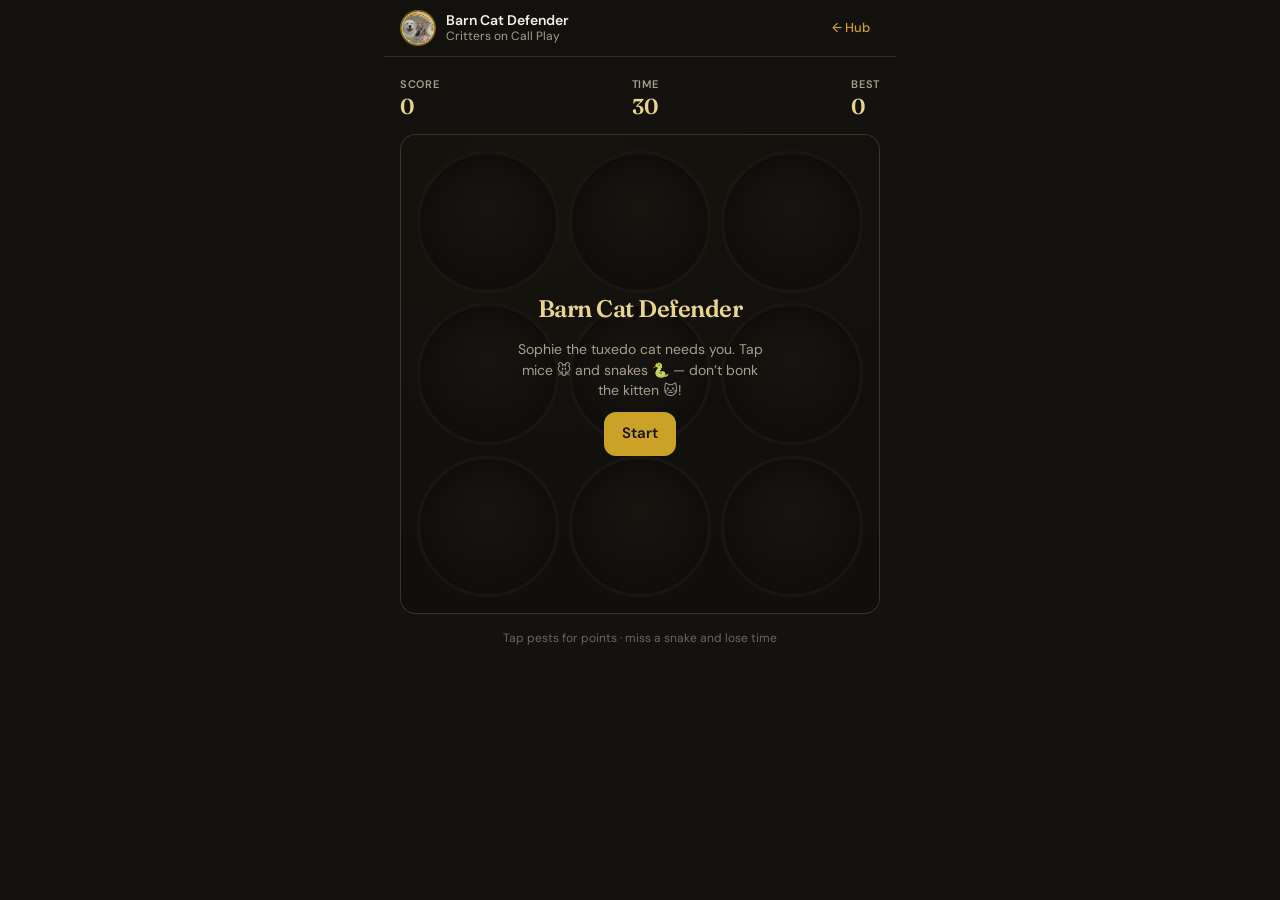
==== barn-cat.html @ 9451eb6c "Critters Play — curtain-closed mini games" ====
<!DOCTYPE html>
<html lang="en">
<head>
<meta charset="UTF-8" />
<meta name="viewport" content="width=device-width, initial-scale=1, viewport-fit=cover" />
<meta name="theme-color" content="#c9a227" />
<meta name="description" content="Barn Cat Defender — tuxedo cat vs mice and snakes. Critters on Call Play." />
<title>Barn Cat Defender · Critters on Call Play</title>
<link rel="icon" type="image/png" href="assets/pyrenees-logo.png" />
<link rel="preconnect" href="https://fonts.googleapis.com" />
<link rel="preconnect" href="https://fonts.gstatic.com" crossorigin />
<link href="https://fonts.googleapis.com/css2?family=DM+Sans:ital,opsz,wght@0,9..40,400;0,9..40,500;0,9..40,600;0,9..40,700&family=Fraunces:opsz,wght@9..144,500;9..144,600;9..144,700&display=swap" rel="stylesheet" />
<link rel="stylesheet" href="css/styles.css" />
</head>
<body>
<div class="app">
  <header class="site-header">
    <div class="site-header-inner">
      <a class="brand" href="index.html">
        <img class="brand-logo" src="assets/pyrenees-logo.png" alt="" width="36" height="36" />
        <span class="min-w-0">
          <span class="brand-title">Barn Cat Defender</span>
          <span class="brand-sub">Critters on Call Play</span>
        </span>
      </a>
      <a class="back-link" href="index.html">← Hub</a>
    </div>
  </header>
  <main class="main">
    <div class="game-shell">
      <div class="game-hud">
        <div class="hud-stat"><span class="hud-label">Score</span><span class="hud-value tabular" id="score">0</span></div>
        <div class="hud-stat"><span class="hud-label">Time</span><span class="hud-value tabular" id="time">30</span></div>
        <div class="hud-stat"><span class="hud-label">Best</span><span class="hud-value tabular" id="best">0</span></div>
      </div>
      <div class="game-stage" id="stage">
        <div class="mole-grid" id="grid" aria-label="Hay holes"></div>
        <div class="game-overlay" id="overlay">
          <h2 id="overlay-title">Barn Cat Defender</h2>
          <p id="overlay-msg">Sophie the tuxedo cat needs you. Tap mice 🐭 and snakes 🐍 — don’t bonk the kitten 🐱!</p>
          <button type="button" class="btn btn-primary" id="start-btn">Start</button>
        </div>
      </div>
      <p class="game-hint">Tap pests for points · miss a snake and lose time</p>
    </div>
  </main>
</div>
<script src="js/scores.js"></script>
<script src="js/barn-cat.js"></script>
</body>
</html>
---- css/styles.css ----
/* Critters on Call — Play hub */
:root {
  --gold: #c9a227;
  --gold-hover: #b89120;
  --gold-soft: rgba(201, 162, 39, 0.15);
  --gold-ring: rgba(201, 162, 39, 0.4);
  --ink: #0f0e0c;
  --bg: #14120f;
  --surface: #1c1a16;
  --surface-2: #26231e;
  --border: rgba(255, 248, 230, 0.12);
  --fg: #f5f0e6;
  --muted: #a89f8c;
  --subtle: #6e675a;
  --accent: #e8d48c;
  --primary-fg: #1a1508;
  --danger: #c45c4a;
  --success: #6a9e6a;
  --radius: 1rem;
  --max: 32rem;
  --safe-b: env(safe-area-inset-bottom, 0px);
  --font: "DM Sans", "Segoe UI", system-ui, sans-serif;
  --display: "Fraunces", "Georgia", "Times New Roman", serif;
}

*, *::before, *::after { box-sizing: border-box; }
html { -webkit-text-size-adjust: 100%; }
html, body {
  margin: 0;
  min-height: 100dvh;
  background: var(--bg);
  color: var(--fg);
  font-family: var(--font);
  font-size: 16px;
  line-height: 1.45;
  -webkit-font-smoothing: antialiased;
  touch-action: manipulation;
}
img { max-width: 100%; display: block; }
a { color: inherit; text-decoration: none; }
button, input { font: inherit; color: inherit; }
button { cursor: pointer; border: none; background: none; }
h1, h2, h3 { font-family: var(--display); font-weight: 600; letter-spacing: -0.02em; margin: 0; }
p { margin: 0; }

.app {
  display: flex;
  flex-direction: column;
  min-height: 100dvh;
  max-width: var(--max);
  margin: 0 auto;
}

.site-header {
  position: sticky;
  top: 0;
  z-index: 40;
  border-bottom: 1px solid var(--border);
  background: rgba(20, 18, 15, 0.95);
  backdrop-filter: blur(12px);
}
.site-header-inner {
  display: flex;
  align-items: center;
  justify-content: space-between;
  height: 3.5rem;
  padding: 0 1rem;
  gap: 0.75rem;
}
.brand {
  display: flex;
  align-items: center;
  gap: 0.65rem;
  min-width: 0;
}
.brand-logo {
  width: 2.25rem;
  height: 2.25rem;
  border-radius: 999px;
  border: 1px solid rgba(201, 162, 39, 0.5);
  object-fit: cover;
  flex-shrink: 0;
  background: var(--surface-2);
}
.brand-title {
  display: block;
  font-size: 0.875rem;
  font-weight: 600;
  line-height: 1.2;
  white-space: nowrap;
  overflow: hidden;
  text-overflow: ellipsis;
}
.brand-sub {
  display: block;
  font-size: 0.75rem;
  color: var(--muted);
  line-height: 1.2;
}
.back-link {
  font-size: 0.8125rem;
  color: var(--gold);
  font-weight: 500;
  white-space: nowrap;
  padding: 0.35rem 0.6rem;
  border-radius: 0.5rem;
}
.back-link:hover { background: var(--gold-soft); }

.main {
  flex: 1;
  width: 100%;
  padding: 1.25rem 1rem calc(1.5rem + var(--safe-b));
}
.stack { display: flex; flex-direction: column; gap: 1.5rem; }
.stack-sm { display: flex; flex-direction: column; gap: 1rem; }
.muted { color: var(--muted); }
.text-sm { font-size: 0.875rem; }
.text-xs { font-size: 0.75rem; }
.tabular { font-variant-numeric: tabular-nums; }
.min-w-0 { min-width: 0; }

.hero {
  position: relative;
  border-radius: var(--radius);
  overflow: hidden;
  border: 1px solid var(--border);
  aspect-ratio: 16 / 9;
  background: var(--surface-2);
}
.hero img {
  width: 100%;
  height: 100%;
  object-fit: cover;
}
.hero-fade {
  position: absolute;
  inset: 0;
  background: linear-gradient(to top, rgba(15, 14, 12, 0.92) 0%, rgba(15, 14, 12, 0.35) 55%, transparent 100%);
}
.hero-copy {
  position: absolute;
  left: 1rem;
  right: 1rem;
  bottom: 1rem;
  display: flex;
  flex-direction: column;
  gap: 0.35rem;
}
.pill {
  display: inline-flex;
  align-self: flex-start;
  font-size: 0.6875rem;
  font-weight: 600;
  letter-spacing: 0.04em;
  text-transform: uppercase;
  color: var(--primary-fg);
  background: var(--gold);
  padding: 0.25rem 0.55rem;
  border-radius: 999px;
}

.btn {
  display: inline-flex;
  align-items: center;
  justify-content: center;
  gap: 0.4rem;
  min-height: 2.75rem;
  padding: 0.65rem 1.15rem;
  border-radius: 0.75rem;
  font-weight: 600;
  font-size: 0.9375rem;
  transition: background 0.15s, transform 0.1s;
}
.btn:active { transform: scale(0.98); }
.btn-primary {
  background: var(--gold);
  color: var(--primary-fg);
}
.btn-primary:hover { background: var(--gold-hover); }
.btn-ghost {
  background: var(--surface-2);
  color: var(--fg);
  border: 1px solid var(--border);
}
.btn-ghost:hover { border-color: var(--gold-ring); }
.btn-block { width: 100%; }
.btn:disabled {
  opacity: 0.45;
  cursor: not-allowed;
  transform: none;
}

.door-grid { display: flex; flex-direction: column; gap: 0.65rem; }
.door {
  display: flex;
  align-items: center;
  gap: 0.75rem;
  padding: 0.9rem 1rem;
  background: var(--surface);
  border: 1px solid var(--border);
  border-radius: var(--radius);
  transition: border-color 0.15s, background 0.15s;
}
.door:hover { border-color: var(--gold-ring); background: var(--surface-2); }
.door-emoji {
  width: 2.75rem;
  height: 2.75rem;
  display: flex;
  align-items: center;
  justify-content: center;
  font-size: 1.5rem;
  background: var(--gold-soft);
  border-radius: 0.75rem;
  flex-shrink: 0;
}
.door-body { flex: 1; min-width: 0; }
.door-title {
  display: block;
  font-weight: 600;
  font-size: 1rem;
}
.door-desc {
  display: block;
  font-size: 0.75rem;
  color: var(--muted);
  margin-top: 0.15rem;
}
.door-chevron {
  width: 1.25rem;
  height: 1.25rem;
  color: var(--subtle);
  flex-shrink: 0;
}

.note-link {
  display: block;
  text-align: center;
  font-size: 0.75rem;
  color: var(--muted);
  padding: 0.75rem;
  border: 1px dashed var(--border);
  border-radius: 0.75rem;
}
.note-link a {
  color: var(--gold);
  font-weight: 500;
  text-decoration: underline;
  text-underline-offset: 2px;
}

.footer-tiny {
  text-align: center;
  font-size: 0.6875rem;
  color: var(--subtle);
  padding: 0.5rem 0 0.25rem;
}

/* Game shell */
.game-shell { display: flex; flex-direction: column; gap: 1rem; }
.game-hud {
  display: flex;
  align-items: center;
  justify-content: space-between;
  gap: 0.75rem;
  flex-wrap: wrap;
}
.hud-stat {
  display: flex;
  flex-direction: column;
  gap: 0.1rem;
}
.hud-label {
  font-size: 0.6875rem;
  text-transform: uppercase;
  letter-spacing: 0.06em;
  color: var(--muted);
  font-weight: 600;
}
.hud-value {
  font-family: var(--display);
  font-size: 1.35rem;
  font-weight: 600;
  color: var(--accent);
  line-height: 1.1;
}
.game-stage {
  position: relative;
  width: 100%;
  background: var(--surface);
  border: 1px solid var(--border);
  border-radius: var(--radius);
  overflow: hidden;
  touch-action: none;
  user-select: none;
  -webkit-user-select: none;
}
.game-stage canvas {
  display: block;
  width: 100%;
  height: auto;
  vertical-align: middle;
}
.game-overlay {
  position: absolute;
  inset: 0;
  display: flex;
  flex-direction: column;
  align-items: center;
  justify-content: center;
  gap: 0.75rem;
  padding: 1.25rem;
  background: rgba(15, 14, 12, 0.82);
  text-align: center;
  z-index: 5;
}
.game-overlay.hidden { display: none; }
.game-overlay h2 { font-size: 1.5rem; color: var(--accent); }
.game-overlay p { font-size: 0.875rem; color: var(--muted); max-width: 16rem; }
.game-controls {
  display: flex;
  gap: 0.5rem;
  flex-wrap: wrap;
}
.game-hint {
  font-size: 0.75rem;
  color: var(--subtle);
  text-align: center;
}

/* Barn Cat holes */
.mole-grid {
  display: grid;
  grid-template-columns: repeat(3, 1fr);
  gap: 0.65rem;
  padding: 1rem;
  min-height: 22rem;
  background:
    radial-gradient(ellipse at 30% 20%, rgba(201, 162, 39, 0.08), transparent 50%),
    linear-gradient(180deg, #2a2418 0%, #1a1712 100%);
}
.hole {
  aspect-ratio: 1;
  border-radius: 50%;
  background: radial-gradient(circle at 50% 40%, #3d3428, #1a1510 70%);
  border: 3px solid #4a3f30;
  position: relative;
  overflow: hidden;
  box-shadow: inset 0 8px 16px rgba(0,0,0,0.5);
}
.critter-pop {
  position: absolute;
  left: 50%;
  bottom: -10%;
  transform: translateX(-50%) translateY(110%);
  font-size: clamp(2rem, 12vw, 2.75rem);
  line-height: 1;
  transition: transform 0.12s ease-out;
  cursor: pointer;
  filter: drop-shadow(0 2px 4px rgba(0,0,0,0.4));
  user-select: none;
}
.critter-pop.up { transform: translateX(-50%) translateY(0); }
.critter-pop.whacked { transform: translateX(-50%) translateY(0) scale(0.7); opacity: 0.5; }

/* Match cards */
.match-grid {
  display: grid;
  grid-template-columns: repeat(3, 1fr);
  gap: 0.5rem;
  padding: 0.75rem;
  min-height: 20rem;
  background: var(--surface);
}
.match-card {
  aspect-ratio: 3 / 4;
  perspective: 600px;
  cursor: pointer;
  border: none;
  padding: 0;
  background: transparent;
}
.match-card-inner {
  position: relative;
  width: 100%;
  height: 100%;
  transition: transform 0.35s;
  transform-style: preserve-3d;
}
.match-card.flipped .match-card-inner,
.match-card.matched .match-card-inner {
  transform: rotateY(180deg);
}
.match-face {
  position: absolute;
  inset: 0;
  backface-visibility: hidden;
  border-radius: 0.65rem;
  display: flex;
  flex-direction: column;
  align-items: center;
  justify-content: center;
  gap: 0.2rem;
  padding: 0.35rem;
  border: 1px solid var(--border);
}
.match-back {
  background: linear-gradient(145deg, var(--gold-soft), var(--surface-2));
  color: var(--gold);
  font-size: 1.5rem;
}
.match-front {
  background: var(--surface-2);
  transform: rotateY(180deg);
}
.match-front .emoji { font-size: 1.75rem; line-height: 1; }
.match-front .name {
  font-size: 0.65rem;
  font-weight: 600;
  text-align: center;
  line-height: 1.2;
  color: var(--accent);
}
.match-card.matched .match-front {
  border-color: var(--gold);
  box-shadow: 0 0 0 2px var(--gold-ring);
}
.match-card:disabled { cursor: default; }

@media (min-width: 400px) {
  .match-grid { grid-template-columns: repeat(4, 1fr); }
}
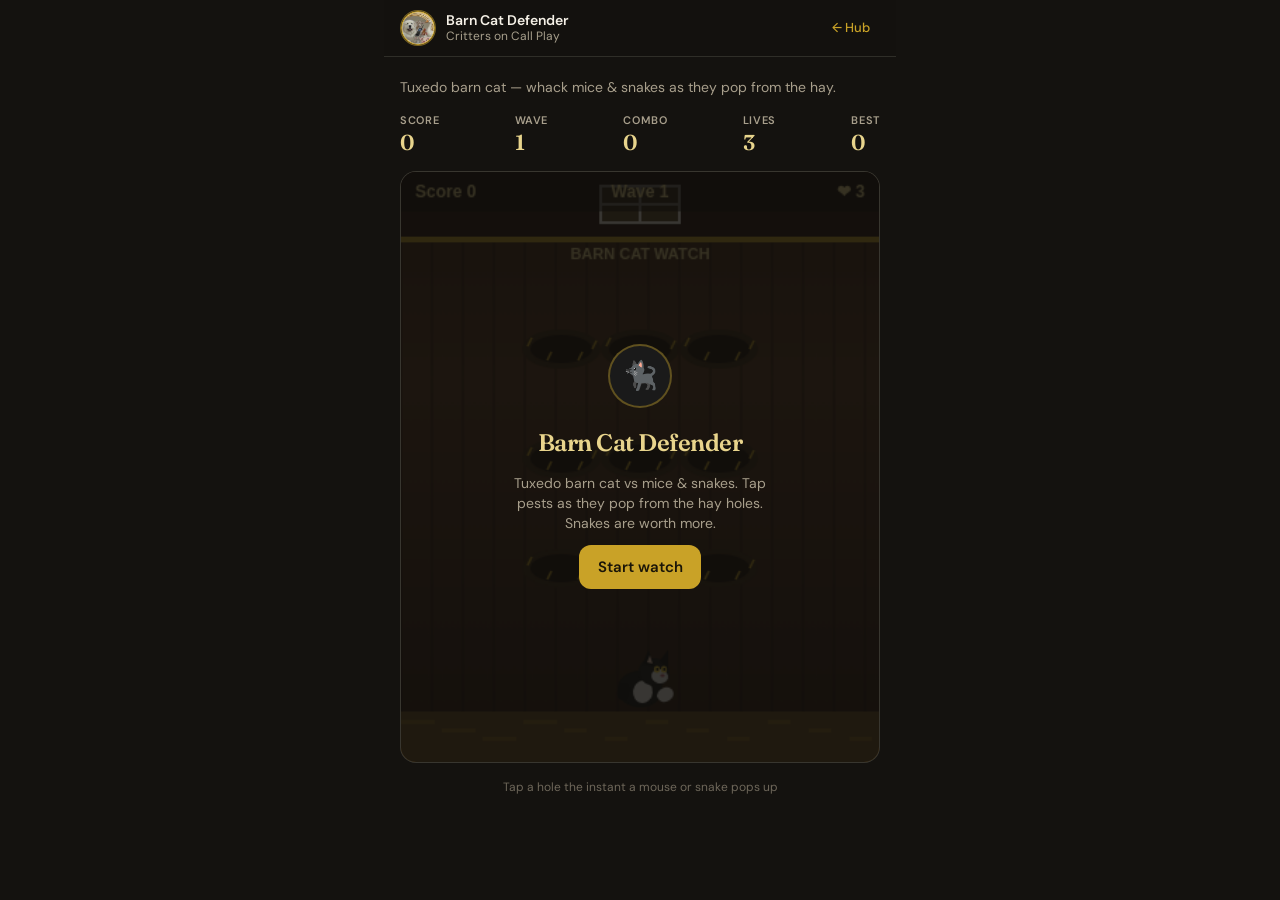
==== commit d817a505: "Match Build play mechanics: Muscovy chase, dog-photo barn defense Port Evade Elon (feed crew / dodge" ====
--- a/barn-cat.html
+++ b/barn-cat.html
@@ -28,20 +28,24 @@
   </header>
   <main class="main">
     <div class="game-shell">
+      <p class="game-lede text-sm muted">Tuxedo barn cat — whack mice &amp; snakes as they pop from the hay.</p>
       <div class="game-hud">
         <div class="hud-stat"><span class="hud-label">Score</span><span class="hud-value tabular" id="score">0</span></div>
-        <div class="hud-stat"><span class="hud-label">Time</span><span class="hud-value tabular" id="time">30</span></div>
+        <div class="hud-stat"><span class="hud-label">Wave</span><span class="hud-value tabular" id="wave">1</span></div>
+        <div class="hud-stat"><span class="hud-label">Combo</span><span class="hud-value tabular" id="combo">0</span></div>
+        <div class="hud-stat"><span class="hud-label">Lives</span><span class="hud-value tabular" id="lives">3</span></div>
         <div class="hud-stat"><span class="hud-label">Best</span><span class="hud-value tabular" id="best">0</span></div>
       </div>
       <div class="game-stage" id="stage">
-        <div class="mole-grid" id="grid" aria-label="Hay holes"></div>
+        <canvas id="canvas" width="340" height="420" aria-label="Barn Cat Defender game"></canvas>
         <div class="game-overlay" id="overlay">
+          <div class="overlay-badge" aria-hidden="true">🐈‍⬛</div>
           <h2 id="overlay-title">Barn Cat Defender</h2>
-          <p id="overlay-msg">Sophie the tuxedo cat needs you. Tap mice 🐭 and snakes 🐍 — don’t bonk the kitten 🐱!</p>
-          <button type="button" class="btn btn-primary" id="start-btn">Start</button>
+          <p id="overlay-msg">Tuxedo barn cat vs mice &amp; snakes. Tap pests as they pop from the hay holes. Snakes are worth more.</p>
+          <button type="button" class="btn btn-primary" id="start-btn">Start watch</button>
         </div>
       </div>
-      <p class="game-hint">Tap pests for points · miss a snake and lose time</p>
+      <p class="game-hint" id="hint">Tap a hole the instant a mouse or snake pops up</p>
     </div>
   </main>
 </div>
--- a/css/styles.css
+++ b/css/styles.css
@@ -430,3 +430,121 @@
 @media (min-width: 400px) {
   .match-grid { grid-template-columns: repeat(4, 1fr); }
 }
+
+/* —— Build-matched game extras —— */
+.game-lede { margin: 0; line-height: 1.45; }
+.game-msg {
+  text-align: center;
+  font-size: 0.75rem;
+  color: var(--gold);
+  font-weight: 500;
+  min-height: 1.1rem;
+}
+.overlay-emoji { font-size: 2.5rem; margin: 0; line-height: 1; }
+.overlay-badge {
+  width: 4rem; height: 4rem; border-radius: 999px;
+  background: #1a1a1a; border: 2px solid var(--gold-ring);
+  display: flex; align-items: center; justify-content: center;
+  font-size: 1.75rem; margin-bottom: 0.35rem;
+}
+.door-thumb {
+  width: 3.5rem; height: 3.5rem; border-radius: 999px;
+  object-fit: cover; border: 2px solid var(--gold-ring);
+  background: #f5f2eb; flex-shrink: 0;
+}
+.door-emoji-sky { background: rgba(12, 40, 70, 0.55) !important; }
+.door-emoji-dark { background: #1a1a1a !important; }
+
+.guard-picker {
+  display: grid;
+  grid-template-columns: repeat(3, 1fr);
+  gap: 0.5rem;
+  width: 100%;
+  margin: 0.75rem 0 0.5rem;
+}
+.guard-card {
+  border-radius: 1rem;
+  border: 2px solid var(--border);
+  background: var(--surface);
+  padding: 0.4rem;
+  text-align: center;
+  transition: border-color 0.15s, background 0.15s;
+}
+.guard-card.selected {
+  border-color: var(--gold);
+  background: var(--gold-soft);
+  box-shadow: 0 3px 0 0 rgba(201, 162, 39, 0.3);
+}
+.guard-card.locked { opacity: 0.7; border-style: dashed; }
+.guard-card:not(.locked):hover { border-color: var(--gold-ring); }
+.guard-thumb-wrap { position: relative; width: 3.5rem; height: 3.5rem; margin: 0 auto; }
+.guard-thumb {
+  width: 3.5rem; height: 3.5rem; border-radius: 999px;
+  object-fit: cover; border: 2px solid var(--gold-ring); background: #f5f2eb;
+}
+.guard-thumb.gray { filter: grayscale(1); border-color: var(--border); }
+.guard-lock {
+  position: absolute; inset: 0; display: flex; align-items: center; justify-content: center;
+  border-radius: 999px; background: rgba(20,18,15,0.55); font-size: 0.7rem; font-weight: 800;
+}
+.guard-name { font-size: 0.7rem; font-weight: 700; margin: 0.25rem 0 0; line-height: 1.2; }
+.guard-role { font-size: 0.6rem; color: var(--muted); margin: 0; line-height: 1.2; }
+.guard-blurb { margin: 0 0 0.75rem; line-height: 1.4; }
+.guard-controls {
+  display: grid;
+  grid-template-columns: repeat(3, 1fr);
+  gap: 0.5rem;
+  width: 100%;
+  max-width: 17.5rem;
+  margin: 0 auto;
+}
+.guard-controls .btn { min-height: 2.5rem; }
+
+/* Critter Match */
+.cm-ready-stage { border: none; background: transparent; min-height: 0; }
+.cm-ready-avatars {
+  display: flex; align-items: center; justify-content: center; gap: 0.5rem; margin-bottom: 0.35rem;
+}
+.cm-ready-avatars img {
+  width: 3.5rem; height: 3.5rem; border-radius: 999px; object-fit: cover;
+  border: 2px solid var(--gold-ring); background: #f5f2eb;
+}
+.cm-chips {
+  display: flex; flex-wrap: wrap; justify-content: center; gap: 0.35rem; margin: 0.5rem 0 0.75rem;
+}
+.cm-chips span {
+  font-size: 0.625rem; border: 1px solid var(--border); border-radius: 999px;
+  padding: 0.15rem 0.5rem; color: var(--muted);
+}
+.cm-play { display: flex; flex-direction: column; gap: 1rem; }
+.cm-play.hidden { display: none; }
+.cm-critters {
+  display: grid; grid-template-columns: repeat(4, 1fr); gap: 0.5rem;
+}
+.cm-critter {
+  display: flex; flex-direction: column; align-items: center; gap: 0.25rem;
+  padding: 0.5rem 0.25rem; border-radius: 0.85rem;
+  border: 2px solid var(--border); background: var(--surface);
+}
+.cm-critter.selected { border-color: var(--gold); background: var(--gold-soft); }
+.cm-critter.done { opacity: 0.4; }
+.cm-critter-name { font-size: 0.65rem; font-weight: 600; text-align: center; line-height: 1.15; }
+.cm-avatar {
+  width: 2.75rem; height: 2.75rem; border-radius: 999px; object-fit: cover;
+  border: 2px solid var(--gold-ring); background: #f5f2eb;
+  display: inline-flex; align-items: center; justify-content: center;
+}
+.cm-avatar.lg { width: 3.5rem; height: 3.5rem; }
+.cm-avatar.emoji { font-size: 1.35rem; background: var(--surface-2); }
+.cm-facts { display: flex; flex-direction: column; gap: 0.5rem; }
+.cm-fact {
+  text-align: left; padding: 0.65rem 0.75rem; border-radius: 0.85rem;
+  border: 2px solid var(--border); background: var(--surface);
+  display: flex; flex-direction: column; gap: 0.15rem;
+}
+.cm-fact:hover:not(:disabled) { border-color: var(--gold-ring); }
+.cm-fact.done { opacity: 0.35; }
+.cm-fact.wrong { border-color: var(--danger); background: rgba(196,92,74,0.12); }
+.cm-fact-name { font-size: 0.875rem; font-weight: 600; }
+.cm-fact-breed { font-size: 0.7rem; color: var(--gold); font-weight: 500; }
+.cm-fact-desc { font-size: 0.7rem; color: var(--muted); line-height: 1.35; }
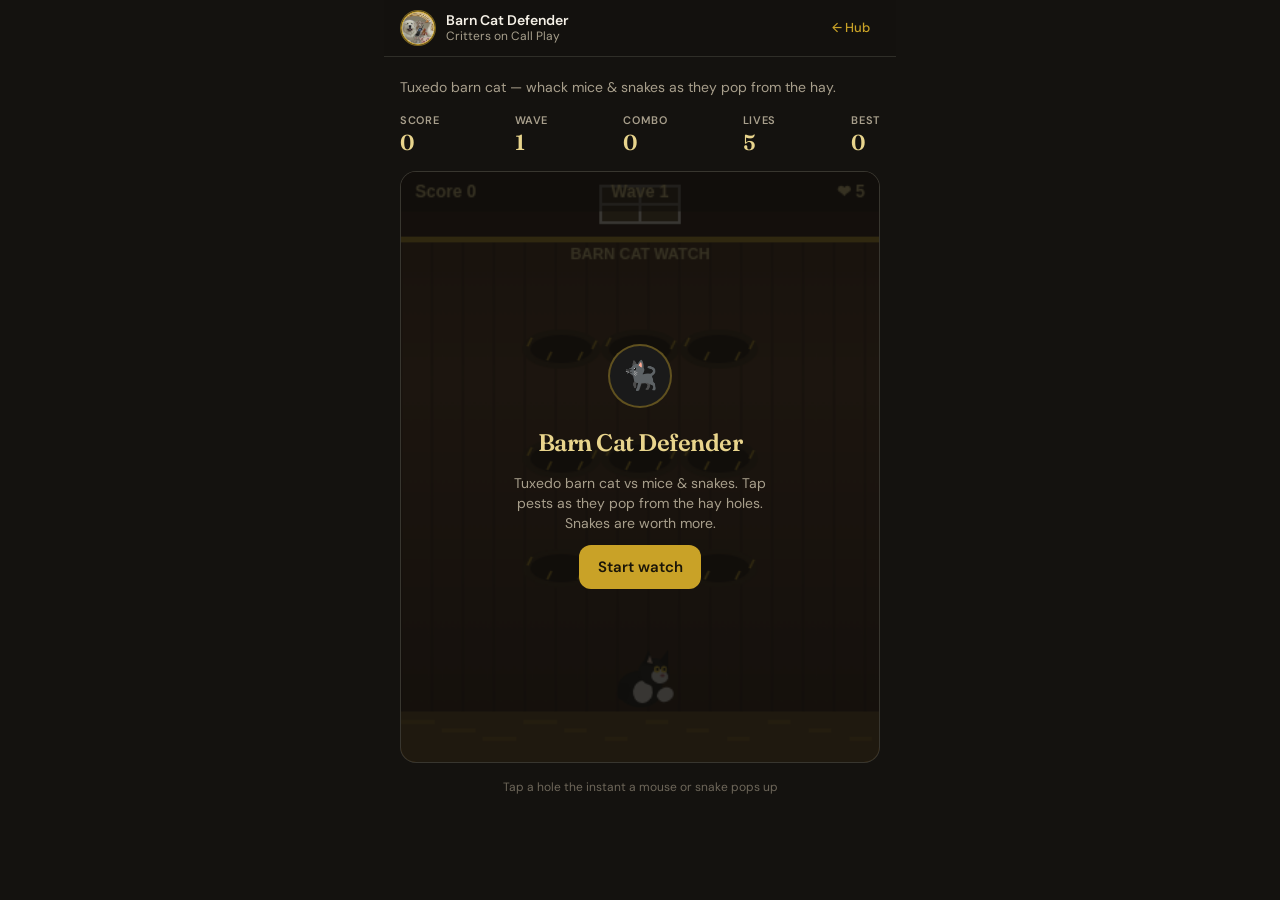
==== commit 9850d896: "Ease Play difficulty slightly (same public link) More lives, slower chase/spawn ramp — keep challeng" ====
--- a/barn-cat.html
+++ b/barn-cat.html
@@ -33,7 +33,7 @@
         <div class="hud-stat"><span class="hud-label">Score</span><span class="hud-value tabular" id="score">0</span></div>
         <div class="hud-stat"><span class="hud-label">Wave</span><span class="hud-value tabular" id="wave">1</span></div>
         <div class="hud-stat"><span class="hud-label">Combo</span><span class="hud-value tabular" id="combo">0</span></div>
-        <div class="hud-stat"><span class="hud-label">Lives</span><span class="hud-value tabular" id="lives">3</span></div>
+        <div class="hud-stat"><span class="hud-label">Lives</span><span class="hud-value tabular" id="lives">5</span></div>
         <div class="hud-stat"><span class="hud-label">Best</span><span class="hud-value tabular" id="best">0</span></div>
       </div>
       <div class="game-stage" id="stage">
